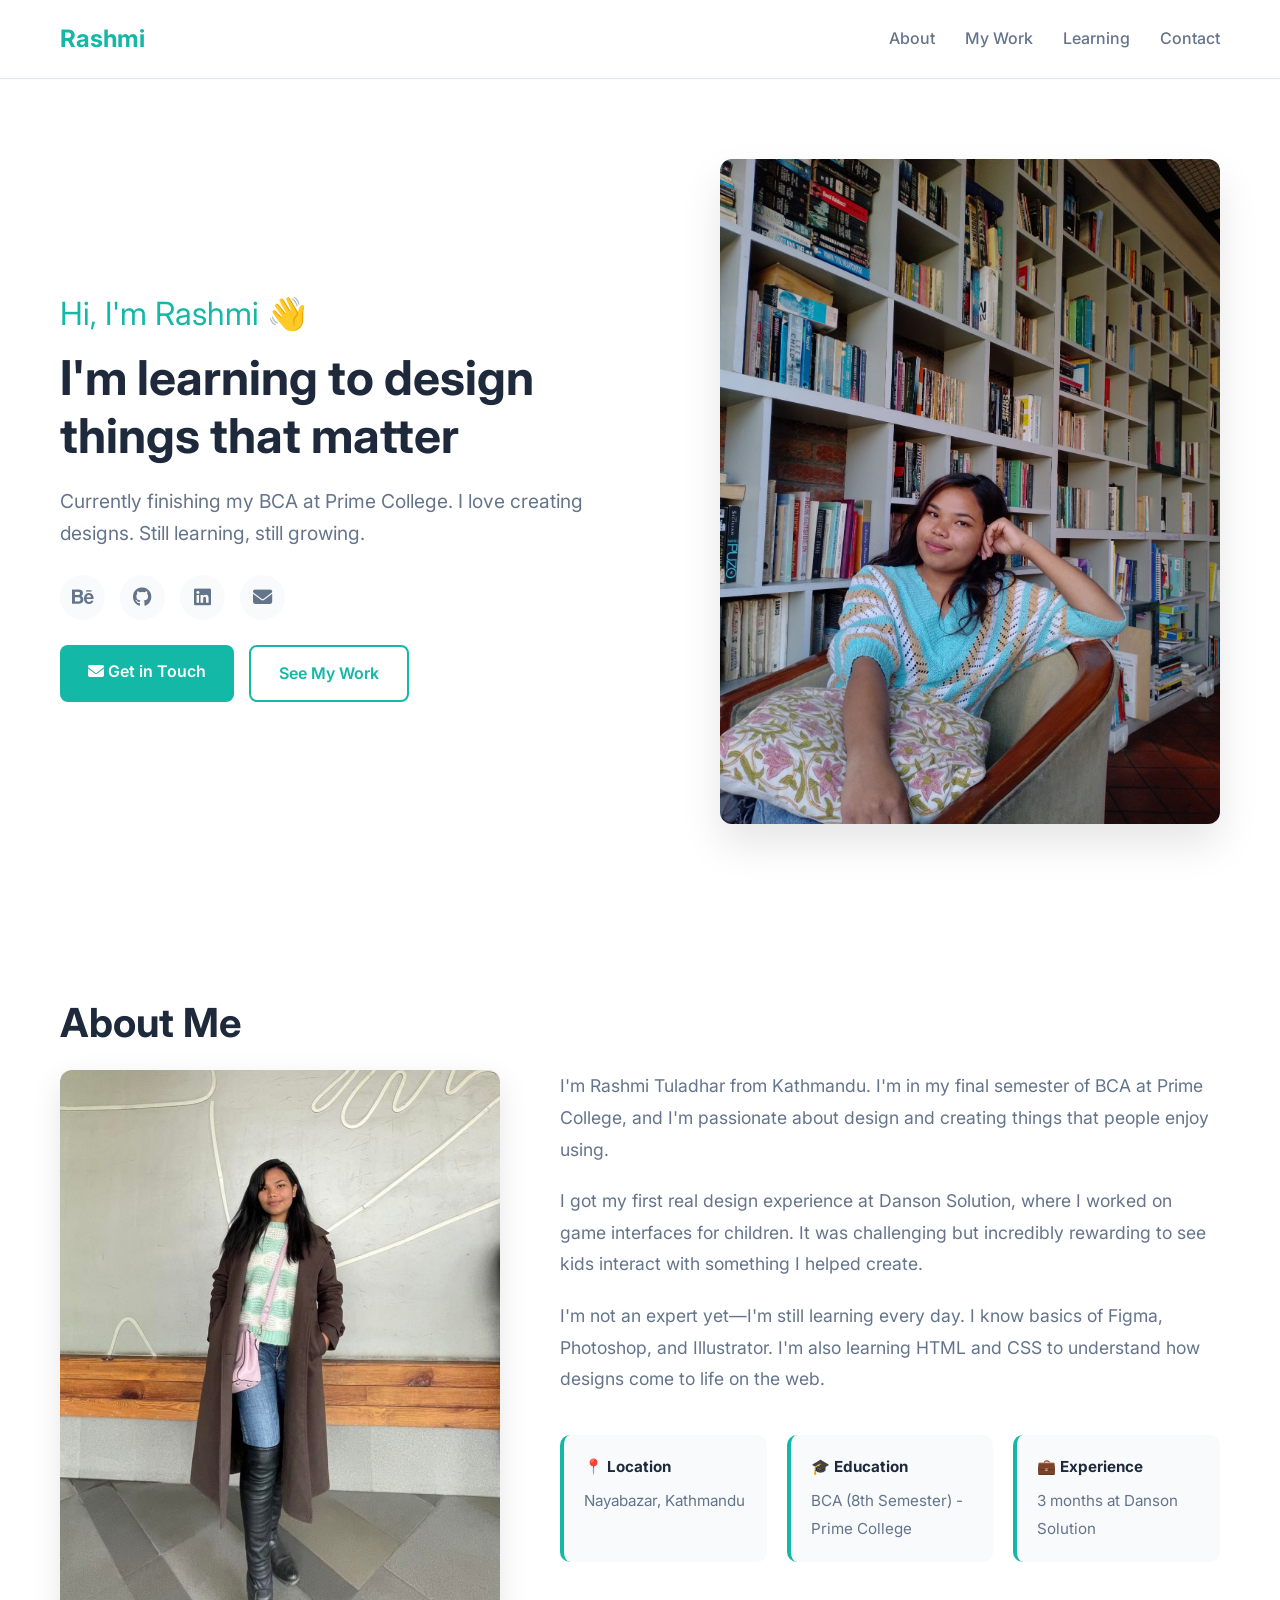
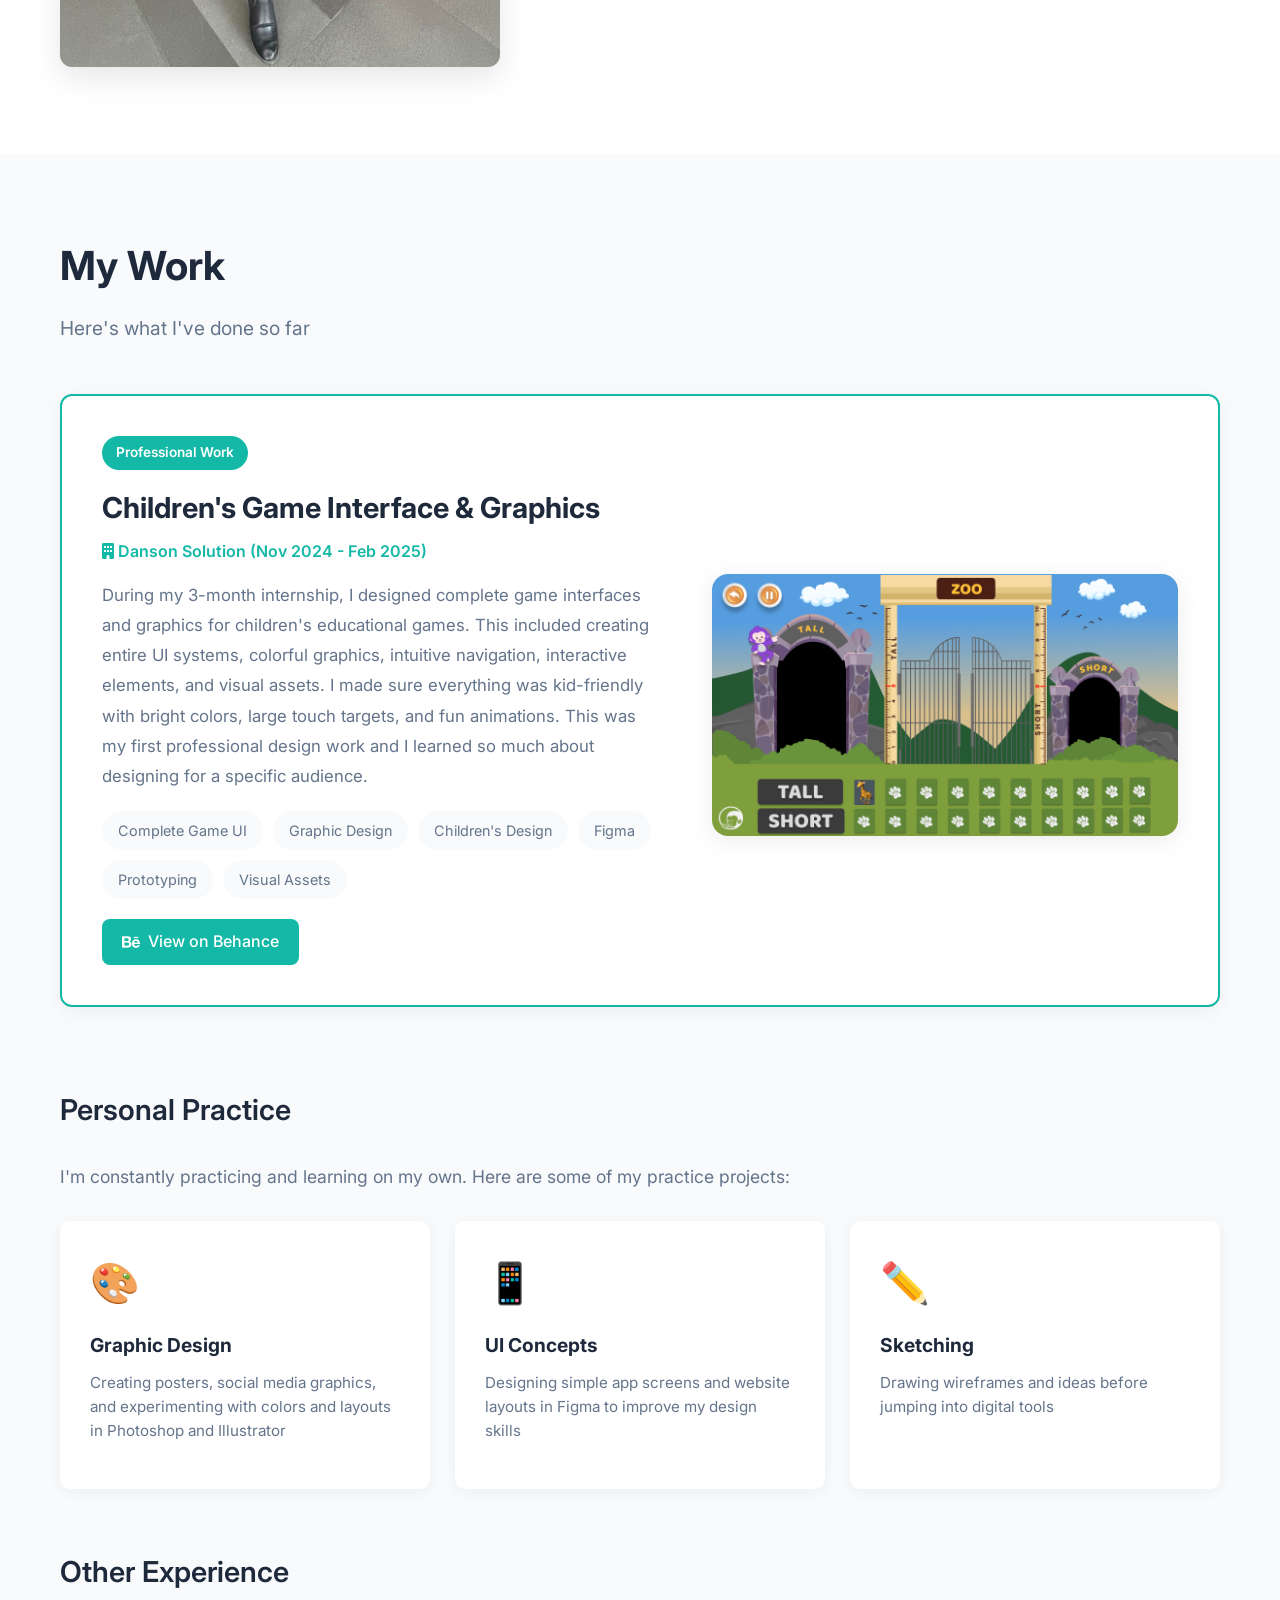
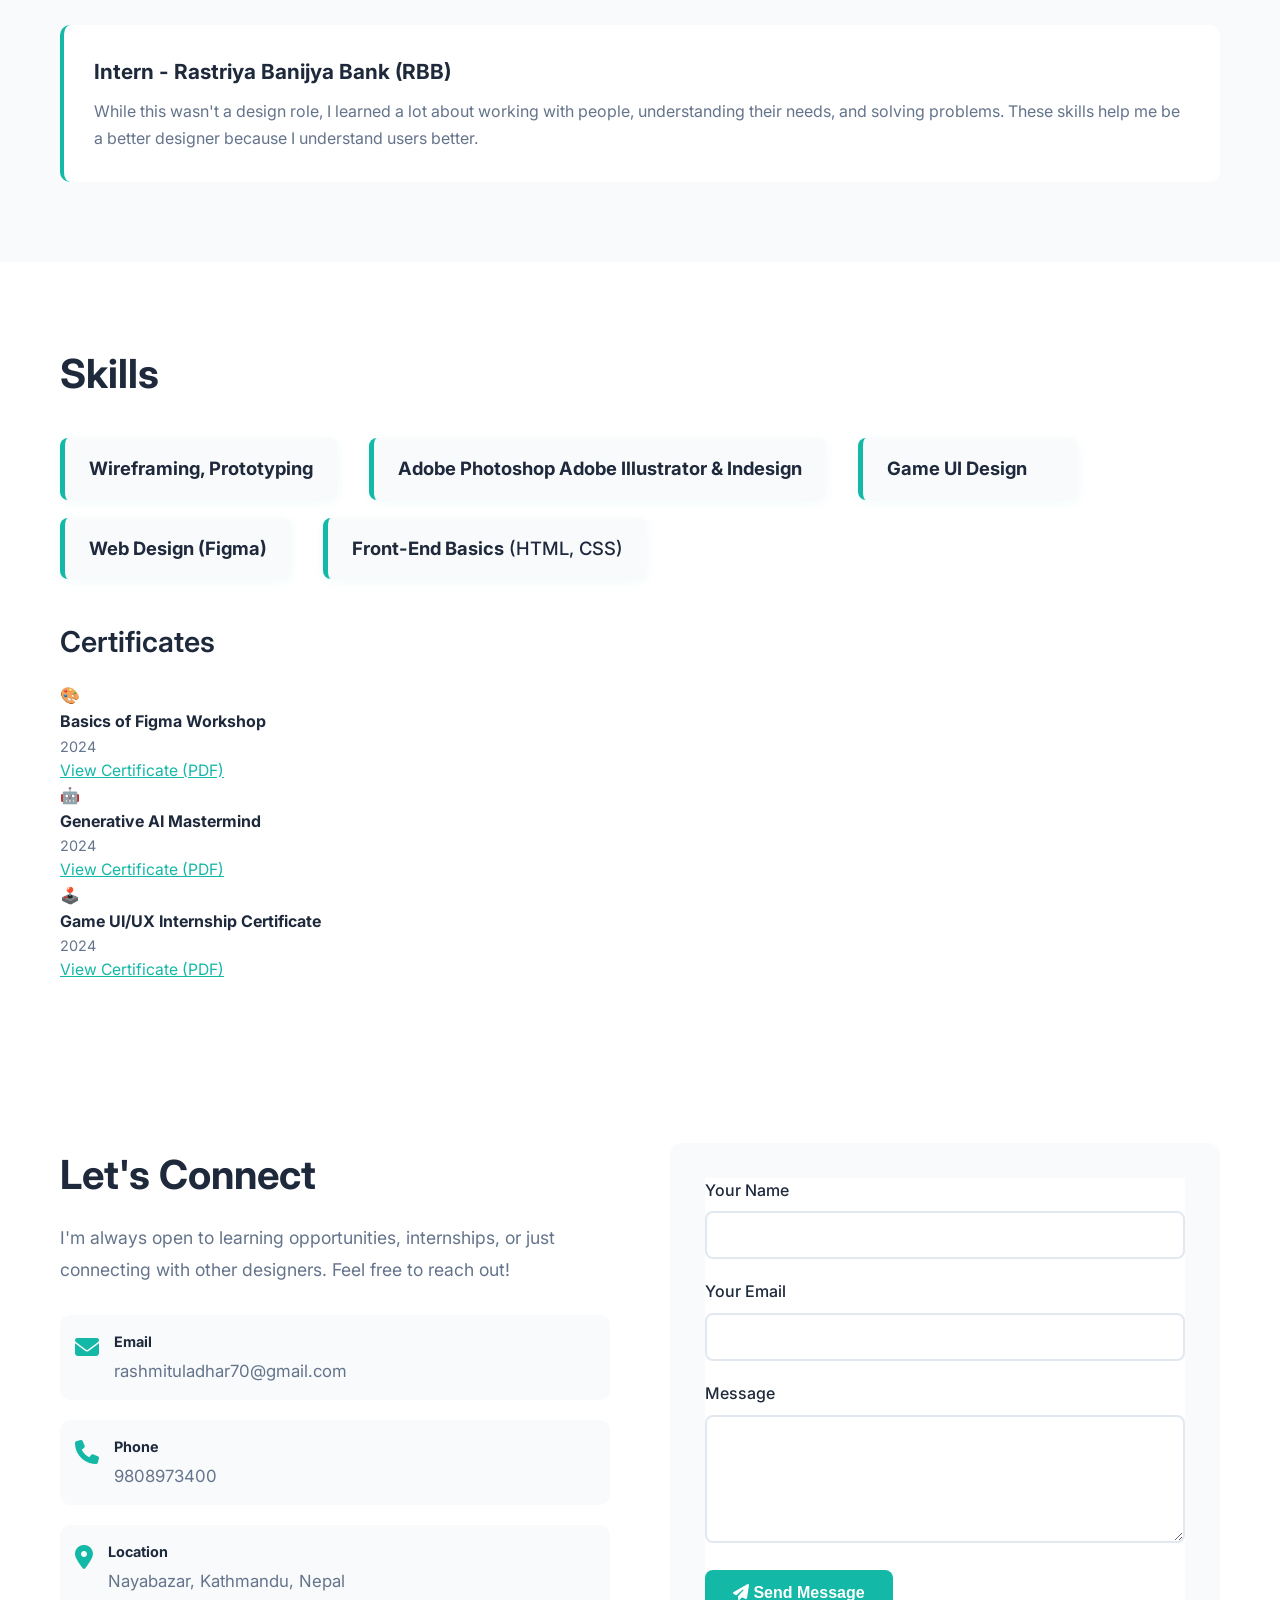
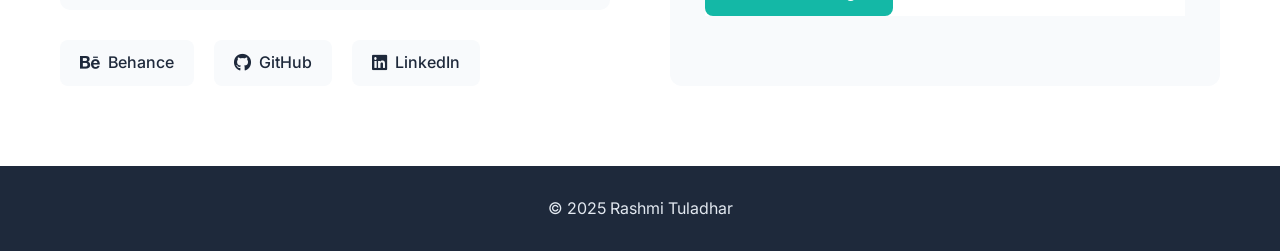
==== index.html @ eb196466 "Initial portfolio commit" ====
<!DOCTYPE html>
<html lang="en">
<head>
    <meta charset="UTF-8">
    <meta name="viewport" content="width=device-width, initial-scale=1.0">
    <meta name="description" content="Rashmi Tuladhar - Learning and growing as a designer">
    <title>Rashmi Tuladhar</title>
    <link rel="stylesheet" href="styles.css">
    <link rel="stylesheet" href="https://cdnjs.cloudflare.com/ajax/libs/font-awesome/6.4.0/css/all.min.css">
    <link href="https://fonts.googleapis.com/css2?family=Inter:wght@300;400;500;600;700&display=swap" rel="stylesheet">
</head>
<body>
    <!-- Simple Header -->
    <header class="header">
        <div class="container">
            <h1 class="logo">Rashmi</h1>
            <nav class="nav">
                <a href="#about">About</a>
                <a href="#work">My Work</a>
                <a href="#learning">Learning</a>
                <a href="#contact">Contact</a>
            </nav>
        </div>
    </header>

    <!-- Hero -->
    <section class="hero">
        <div class="container">
            <div class="hero-content">
                <div class="hero-text">
                    <p class="hello">Hi, I'm Rashmi 👋</p>
                    <h2 class="hero-title">I'm learning to design things that matter</h2>
                    <p class="hero-description">
                        Currently finishing my BCA at Prime College. I love creating designs. Still learning, still growing.
                    </p>
                    <div class="social-icons">
                        <a href="https://www.behance.net/rashmituladhar" target="_blank" title="Behance">
                            <i class="fab fa-behance"></i>
                        </a>
                        <a href="https://github.com/Rashmeeeee" target="_blank" title="GitHub">
                            <i class="fab fa-github"></i>
                        </a>
                        <a href="https://www.linkedin.com/in/rashmi-tuladhar-b50a0b255/" target="_blank" title="LinkedIn">
                            <i class="fab fa-linkedin"></i>
                        </a>
                        <a href="mailto:rashmituladhar70@gmail.com" title="Email">
                            <i class="fas fa-envelope"></i>
                        </a>
                    </div>
                    <div class="hero-links">
                        <a href="#contact" class="btn-primary">
                            <i class="fas fa-envelope"></i> Get in Touch
                        </a>
                        <a href="#work" class="btn-secondary">See My Work</a>
                    </div>
                </div>
                <div class="hero-image">
                    <img src="images/profile1.jpg" alt="Rashmi Tuladhar">
                </div>
            </div>
        </div>
    </section>

    <!-- About -->
    <section id="about" class="about">
        <div class="container">
            <h2 class="section-title">About Me</h2>
            <div class="about-grid">
                <div class="about-photo">
                    <img src="images/profile2.jpg" alt="Rashmi">
                </div>
                <div class="about-text">
                    <p>
                        I'm Rashmi Tuladhar from Kathmandu. I'm in my final semester of BCA at Prime College, 
                        and I'm passionate about design and creating things that people enjoy using.
                    </p>
                    <p>
                        I got my first real design experience at Danson Solution, where I worked on game interfaces 
                        for children. It was challenging but incredibly rewarding to see kids interact with 
                        something I helped create.
                    </p>
                    <p>
                        I'm not an expert yet—I'm still learning every day. I know basics of Figma, Photoshop, 
                        and Illustrator. I'm also learning HTML and CSS to understand how designs come to life on the web.
                    </p>
                    <div class="about-info">
                        <div class="info-box">
                            <strong>📍 Location</strong>
                            <p>Nayabazar, Kathmandu</p>
                        </div>
                        <div class="info-box">
                            <strong>🎓 Education</strong>
                            <p>BCA (8th Semester) - Prime College</p>
                        </div>
                        <div class="info-box">
                            <strong>💼 Experience</strong>
                            <p>3 months at Danson Solution</p>
                        </div>
                    </div>
                </div>
            </div>
        </div>
    </section>

    <!-- My Work -->
    <section id="work" class="work">
        <div class="container">
            <h2 class="section-title">My Work</h2>
            <p class="section-subtitle">Here's what I've done so far</p>

            <!-- Real Project -->
            <div class="work-item featured">
                <div class="work-content">
                    <span class="work-tag">Professional Work</span>
                    <h3>Children's Game Interface & Graphics</h3>
                    <p class="work-company"><i class="fas fa-building"></i> Danson Solution (Nov 2024 - Feb 2025)</p>
                    <p class="work-description">
                        During my 3-month internship, I designed complete game interfaces and graphics for 
                        children's educational games. This included creating entire UI systems, colorful graphics, 
                        intuitive navigation, interactive elements, and visual assets. I made sure everything was 
                        kid-friendly with bright colors, large touch targets, and fun animations. This was my first 
                        professional design work and I learned so much about designing for a specific audience.
                    </p>
                    <div class="work-skills">
                        <span>Complete Game UI</span>
                        <span>Graphic Design</span>
                        <span>Children's Design</span>
                        <span>Figma</span>
                        <span>Prototyping</span>
                        <span>Visual Assets</span>
                    </div>
                    <div class="work-links">
                        <a href="https://www.behance.net/rashmituladhar" target="_blank" class="work-link">
                            <i class="fab fa-behance"></i> View on Behance
                        </a>
                    </div>
                </div>
                <div class="work-image">
                    <img src="images/Frame5.png" alt="Children's Game UI screenshot" style="max-width:100%;border-radius:16px;box-shadow:0 4px 24px rgba(0,0,0,0.08);margin-top:16px;" />
                </div>
            </div>

            <!-- Personal Practice -->
            <div class="practice-work">
                <h3 class="subsection-title">Personal Practice</h3>
                <p class="practice-intro">
                    I'm constantly practicing and learning on my own. Here are some of my practice projects:
                </p>
                <div class="practice-grid">
                    <div class="practice-card">
                        <div class="practice-icon">🎨</div>
                        <h4>Graphic Design</h4>
                        <p>Creating posters, social media graphics, and experimenting with colors and layouts in Photoshop and Illustrator</p>
                        
                    </div>
                    <div class="practice-card">
                        <div class="practice-icon">📱</div>
                        <h4>UI Concepts</h4>
                        <p>Designing simple app screens and website layouts in Figma to improve my design skills</p>
                        
                    </div>
                    <div class="practice-card">
                        <div class="practice-icon">✏️</div>
                        <h4>Sketching</h4>
                        <p>Drawing wireframes and ideas before jumping into digital tools</p>
                        
                    </div>
                </div>
            </div>

            <!-- Other Experience -->
            <div class="other-experience">
                <h3 class="subsection-title">Other Experience</h3>
                <div class="experience-card">
                    <div class="exp-header">
                        <h4>Intern - Rastriya Banijya Bank (RBB)</h4>
                    </div>
                    <p>
                        While this wasn't a design role, I learned a lot about working with people, 
                        understanding their needs, and solving problems. These skills help me be a 
                        better designer because I understand users better.
                    </p>
                </div>
            </div>
        </div>
    </section>

    <!-- Learning & Skills -->
    <section id="learning" class="learning">
        <div class="container">
            <h2 class="section-title">Skills</h2>
            <ul class="skills-list-custom">
                <li><strong>Wireframing, Prototyping</strong></li>
                <li><strong>Adobe Photoshop Adobe Illustrator &amp; Indesign</strong></li>
                <li><strong>Game UI Design</strong></li>
                <li><strong>Web Design (Figma)</strong></li>
                <li><strong>Front-End Basics</strong> (HTML, CSS)</li>
            </ul>
                <div class="certificates-showcase" style="margin-top:40px;">
                    <h3 class="subsection-title" style="margin-bottom:18px;">Certificates</h3>
                    <div class="cert-grid-showcase">
                        <div class="cert-card-showcase">
                            <div class="cert-icon-showcase">🎨</div>
                            <div>
                                <h4>Basics of Figma Workshop</h4>
                                <p class="cert-date">2024</p>
                                <a href="rashmi tuladhar.pdf" target="_blank" style="color:var(--primary);text-decoration:underline;font-size:0.98rem;">View Certificate (PDF)</a>
                            </div>
                        </div>
                        <div class="cert-card-showcase">
                            <div class="cert-icon-showcase">🤖</div>
                            <div>
                                <h4>Generative AI Mastermind</h4>
                                <p class="cert-date">2024</p>
                                 <a href="Rashmi_Tuladhar_Certificate.pdf" target="_blank" style="color:var(--primary);text-decoration:underline;font-size:0.98rem;">View Certificate (PDF)</a>
                            </div>
                        </div>
                        <div class="cert-card-showcase">
                            <div class="cert-icon-showcase">🕹️</div>
                            <div>
                                <h4>Game UI/UX Internship Certificate</h4>
                                <p class="cert-date">2024</p>
                                <a href="Rashmi Tuladhar Internship Letter - Game UI-UX - Soft Copy (1).pdf" target="_blank" style="color:var(--primary);text-decoration:underline;font-size:0.98rem;">View Certificate (PDF)</a>
                            </div>
                        </div>
                    </div>
                </div>
        </div>
    </section>

    <!-- Contact -->
    <section id="contact" class="contact">
        <div class="container">
            <div class="contact-content">
                <div class="contact-text">
                    <h2 class="section-title">Let's Connect</h2>
                    <p class="contact-intro">
                        I'm always open to learning opportunities, internships, or just connecting 
                        with other designers. Feel free to reach out!
                    </p>
                    
                    <div class="contact-info">
                    <div class="contact-item">
                        <i class="fas fa-envelope"></i>
                        <div>
                            <strong>Email</strong>
                            <a href="rashmituladhar70@gmail.com">rashmituladhar70@gmail.com</a>
                        </div>
                    </div>
                    <div class="contact-item">
                        <i class="fas fa-phone"></i>
                        <div>
                            <strong>Phone</strong>
                            <a href="tel:9808973400">9808973400</a>
                        </div>
                    </div>
                    <div class="contact-item">
                        <i class="fas fa-map-marker-alt"></i>
                        <div>
                            <strong>Location</strong>
                            <span>Nayabazar, Kathmandu, Nepal</span>
                        </div>
                    </div>
                    </div>

                    <div class="social-links">
                        <a href="https://www.behance.net/rashmituladhar" target="_blank">
                            <i class="fab fa-behance"></i> Behance
                        </a>
                        <a href="https://github.com/Rashmeeeee" target="_blank">
                            <i class="fab fa-github"></i> GitHub
                        </a>
                        <a href="https://www.linkedin.com/in/rashmi-tuladhar-b50a0b255/" target="_blank">
                            <i class="fab fa-linkedin"></i> LinkedIn
                        </a>
                    </div>
                </div>

                <div class="contact-form">
                    <form action="https://api.web3forms.com/submit" method="POST" class="contact">
        <input type="hidden" name="access_key" value="a88183fd-8151-4531-9b6b-000d63a5e25f">
        <div class="form-group">
            <label for="name">Your Name</label>
            <input type="text" id="name" name="name" required>
        </div>
        <div class="form-group">
            <label for="email">Your Email</label>
            <input type="email" id="email" name="email" required>
        </div>
        <div class="form-group">
            <label for="message">Message</label>
            <textarea id="message" name="message" rows="5" required></textarea>
        </div>
        <button type="submit" class="btn-primary">
            <i class="fas fa-paper-plane"></i> Send Message
        </button>
    </form>
                </div>
            </div>
        </div>
    </section>

    <!-- Footer -->
    <footer class="footer">
        <div class="container">
            <p>© 2025 Rashmi Tuladhar </p>
        </div>
    </footer>

   
</body>
</html>
---- styles.css ----
/* ===== RESET & VARIABLES ===== */
* {
    margin: 0;
    padding: 0;
    box-sizing: border-box;
}

:root {
    --primary: #14b8a6;
    --primary-dark: #0d9488;
    --dark: #1e293b;
    --gray: #64748b;
    --light-gray: #e2e8f0;
    --bg: #f8fafc;
    --white: #ffffff;
}

html {
    scroll-behavior: smooth;
}

body {
    font-family: 'Inter', sans-serif;
    color: var(--dark);
    line-height: 1.6;
    background: var(--bg);
}

.container {
    max-width: 1200px;
    margin: 0 auto;
    padding: 0 20px;
}

/* ===== HEADER ===== */
.header {
    background: var(--white);
    padding: 20px 0;
    border-bottom: 1px solid var(--light-gray);
    position: sticky;
    top: 0;
    z-index: 100;
}

.header .container {
    display: flex;
    justify-content: space-between;
    align-items: center;
}

.logo {
    font-size: 1.5rem;
    font-weight: 700;
    color: var(--primary);
}

.nav {
    display: flex;
    gap: 30px;
}

.nav a {
    color: var(--gray);
    text-decoration: none;
    font-weight: 500;
    transition: color 0.3s;
}

.nav a:hover {
    color: var(--primary);
}

/* ===== HERO ===== */
.skills-list-custom {
    margin: 32px 0 0 0;
    padding: 0;
    list-style: none;
    display: flex;
    flex-wrap: wrap;
    gap: 18px 32px;
}
.skills-list-custom li {
    background: var(--bg);
    border-left: 5px solid var(--primary);
    border-radius: 8px;
    padding: 16px 24px;
    font-size: 1.15rem;
    color: var(--dark);
    min-width: 220px;
    box-shadow: 0 2px 12px rgba(20,184,166,0.06);
    font-weight: 500;
    transition: box-shadow 0.2s;
}
.skills-list-custom li:hover {
    box-shadow: 0 4px 24px rgba(20,184,166,0.13);
    background: var(--white);
}
.hero {
    padding: 80px 0;
    background: var(--white);
}

.hero-content {
    display: grid;
    grid-template-columns: 1.2fr 1fr;
    gap: 60px;
    align-items: center;
}

 .hello {
    font-size: 2rem;
    color: var(--primary);
    margin-bottom: 10px;
}

.hero-title {
    font-size: 3rem;
    font-weight: 700;
    line-height: 1.2;
    margin-bottom: 20px;
    color: var(--dark);
}

.hero-description {
    font-size: 1.2rem;
    color: var(--gray);
    margin-bottom: 25px;
    line-height: 1.7;
}

.social-icons {
    display: flex;
    gap: 15px;
    margin-bottom: 25px;
}

.social-icons a {
    width: 45px;
    height: 45px;
    border-radius: 50%;
    background: var(--bg);
    display: flex;
    align-items: center;
    justify-content: center;
    color: var(--gray);
    font-size: 1.2rem;
    transition: all 0.3s;
    text-decoration: none;
}

.social-icons a:hover {
    background: var(--primary);
    color: var(--white);
    transform: translateY(-3px);
}

.hero-links {
    display: flex;
    gap: 15px;
}

.btn-primary {
    padding: 14px 28px;
    background: var(--primary);
    color: var(--white);
    text-decoration: none;
    border-radius: 8px;
    font-weight: 600;
    transition: all 0.3s;
    border: none;
    cursor: pointer;
    font-size: 1rem;
}

.btn-primary:hover {
    background: var(--primary-dark);
    transform: translateY(-2px);
    box-shadow: 0 10px 20px rgba(20, 184, 166, 0.2);
}

.btn-secondary {
    padding: 14px 28px;
    background: transparent;
    color: var(--primary);
    text-decoration: none;
    border: 2px solid var(--primary);
    border-radius: 8px;
    font-weight: 600;
    transition: all 0.3s;
}

.btn-secondary:hover {
    background: var(--primary);
    color: var(--white);
}

.hero-image img {
    width: 100%;
    border-radius: 12px;
    box-shadow: 0 20px 40px rgba(0, 0, 0, 0.1);
}

/* ===== SECTIONS ===== */
section {
    padding: 80px 0;
}

.section-title {
    font-size: 2.5rem;
    font-weight: 700;
    margin-bottom: 15px;
    color: var(--dark);
}

.section-subtitle {
    font-size: 1.2rem;
    color: var(--gray);
    margin-bottom: 50px;
}

.subsection-title {
    font-size: 1.8rem;
    font-weight: 600;
    margin-bottom: 30px;
    color: var(--dark);
}

/* ===== ABOUT ===== */
.about {
    background: var(--white);
}

.about-grid {
    display: grid;
    grid-template-columns: 1fr 1.5fr;
    gap: 60px;
    align-items: start;
}

.about-photo img {
    width: 100%;
    border-radius: 12px;
    box-shadow: 0 10px 30px rgba(0, 0, 0, 0.1);
}

.about-text p {
    font-size: 1.1rem;
    color: var(--gray);
    margin-bottom: 20px;
    line-height: 1.8;
}

.about-info {
    display: grid;
    grid-template-columns: repeat(auto-fit, minmax(200px, 1fr));
    gap: 20px;
    margin-top: 40px;
}

.info-box {
    padding: 20px;
    background: var(--bg);
    border-radius: 10px;
    border-left: 4px solid var(--primary);
}

.info-box strong {
    display: block;
    margin-bottom: 8px;
    color: var(--dark);
    font-size: 0.95rem;
}

.info-box p {
    margin: 0;
    color: var(--gray);
    font-size: 0.95rem;
}

/* ===== WORK ===== */
.work {
    background: var(--bg);
}

.work-item {
    display: grid;
    grid-template-columns: 1.2fr 1fr;
    gap: 50px;
    align-items: center;
    margin-bottom: 60px;
    padding: 40px;
    background: var(--white);
    border-radius: 12px;
    box-shadow: 0 5px 20px rgba(0, 0, 0, 0.05);
}

.work-item.featured {
    border: 2px solid var(--primary);
}

.work-tag {
    display: inline-block;
    padding: 6px 14px;
    background: var(--primary);
    color: var(--white);
    border-radius: 20px;
    font-size: 0.85rem;
    font-weight: 600;
    margin-bottom: 15px;
}

.work-content h3 {
    font-size: 1.8rem;
    font-weight: 700;
    margin-bottom: 8px;
    color: var(--dark);
}

.work-company {
    color: var(--primary);
    font-weight: 600;
    margin-bottom: 15px;
}

.work-description {
    font-size: 1.05rem;
    color: var(--gray);
    line-height: 1.8;
    margin-bottom: 20px;
}

.work-skills {
    display: flex;
    flex-wrap: wrap;
    gap: 10px;
}

.work-skills span {
    padding: 8px 16px;
    background: var(--bg);
    border-radius: 20px;
    font-size: 0.9rem;
    color: var(--gray);
}

.work-links {
    margin-top: 20px;
}

.work-link {
    display: inline-flex;
    align-items: center;
    gap: 8px;
    padding: 10px 20px;
    background: var(--primary);
    color: var(--white);
    text-decoration: none;
    border-radius: 8px;
    font-weight: 500;
    transition: all 0.3s;
}

.work-link:hover {
    background: var(--primary-dark);
    transform: translateY(-2px);
}

.work-image-placeholder {
    background: var(--bg);
    border: 2px dashed var(--light-gray);
    border-radius: 10px;
    display: flex;
    align-items: center;
    justify-content: center;
    min-height: 300px;
}

.placeholder-content {
    text-align: center;
    padding: 40px;
    color: var(--gray);
}

.placeholder-content i {
    font-size: 4rem;
    color: var(--light-gray);
    margin-bottom: 15px;
}

.placeholder-content p {
    font-size: 1.1rem;
    margin-bottom: 10px;
}

.placeholder-content small {
    font-size: 0.9rem;
    color: var(--light-gray);
}

.work-image img {
    width: 100%;
    border-radius: 10px;
    box-shadow: 0 5px 15px rgba(0, 0, 0, 0.1);
}

.image-note {
    margin-top: 10px;
    font-size: 0.9rem;
    color: var(--gray);
    font-style: italic;
}

/* ===== PRACTICE WORK ===== */
.practice-work {
    margin-top: 80px;
}

.practice-intro {
    font-size: 1.1rem;
    color: var(--gray);
    margin-bottom: 30px;
}

.practice-grid {
    display: grid;
    grid-template-columns: repeat(auto-fit, minmax(280px, 1fr));
    gap: 25px;
}

.practice-card {
    padding: 30px;
    background: var(--white);
    border-radius: 10px;
    box-shadow: 0 3px 15px rgba(0, 0, 0, 0.05);
    transition: transform 0.3s;
}

.practice-card:hover {
    transform: translateY(-5px);
}

.practice-icon {
    font-size: 2.5rem;
    margin-bottom: 15px;
}

.practice-card h4 {
    font-size: 1.2rem;
    margin-bottom: 10px;
    color: var(--dark);
}

.practice-card p {
    color: var(--gray);
    font-size: 0.95rem;
    line-height: 1.6;
    margin-bottom: 15px;
}

.practice-tip {
    display: block;
    color: var(--primary);
    font-size: 0.85rem;
    font-style: italic;
    margin-top: 10px;
}

/* ===== OTHER EXPERIENCE ===== */
.other-experience {
    margin-top: 60px;
}

.experience-card {
    padding: 30px;
    background: var(--white);
    border-radius: 10px;
    border-left: 4px solid var(--primary);
}

.exp-header h4 {
    font-size: 1.3rem;
    color: var(--dark);
    margin-bottom: 10px;
}

.experience-card p {
    color: var(--gray);
    line-height: 1.7;
}

/* ===== LEARNING & SKILLS ===== */
.learning {
    background: var(--white);
}

.skills-section {
    margin-bottom: 60px;
}

.skills-list {
    display: flex;
    flex-direction: column;
    gap: 25px;
}

.skill-item {
    display: grid;
    grid-template-columns: 150px 1fr auto;
    gap: 20px;
    align-items: center;
}

.skill-name {
    font-weight: 600;
    color: var(--dark);
}

.skill-level {
    width: 100%;
    height: 10px;
    background: var(--light-gray);
    border-radius: 10px;
    overflow: hidden;
}

.skill-bar {
    height: 100%;
    background: linear-gradient(90deg, var(--primary), var(--primary-dark));
    border-radius: 10px;
    transition: width 1s ease;
}

.skill-label {
    font-size: 0.9rem;
    color: var(--gray);
    min-width: 80px;
    text-align: right;
}

/* ===== CERTIFICATES ===== */
.certificates {
    margin-top: 60px;
}

.cert-grid {
    display: grid;
    grid-template-columns: repeat(auto-fit, minmax(250px, 1fr));
    gap: 25px;
}

.cert-card {
    padding: 25px;
    background: var(--bg);
    border-radius: 10px;
    text-align: center;
    transition: transform 0.3s;
}

.cert-card:hover {
    transform: translateY(-5px);
    box-shadow: 0 5px 20px rgba(0, 0, 0, 0.1);
}

.cert-icon {
    font-size: 2.5rem;
    margin-bottom: 15px;
}

.cert-card h4 {
    font-size: 1.1rem;
    margin-bottom: 8px;
    color: var(--dark);
}

.cert-org {
    color: var(--primary);
    font-weight: 600;
    margin-bottom: 5px;
}

.cert-date {
    font-size: 0.9rem;
    color: var(--gray);
}

/* ===== CONTACT ===== */
.contact {
    background: var(--white);
}

.contact-content {
    display: grid;
    grid-template-columns: 1fr 1fr;
    gap: 60px;
}

.contact-intro {
    font-size: 1.1rem;
    color: var(--gray);
    margin-bottom: 30px;
    line-height: 1.8;
}

.contact-info {
    display: flex;
    flex-direction: column;
    gap: 20px;
    margin-bottom: 30px;
}

.contact-item {
    display: flex;
    align-items: start;
    gap: 15px;
    padding: 15px;
    background: var(--bg);
    border-radius: 10px;
}

.contact-item i {
    font-size: 1.5rem;
    color: var(--primary);
    margin-top: 5px;
}

.contact-item div {
    flex: 1;
}

.contact-item strong {
    display: block;
    color: var(--dark);
    font-size: 0.9rem;
    margin-bottom: 5px;
}

.contact-item a,
.contact-item span {
    color: var(--gray);
    text-decoration: none;
    font-size: 1.05rem;
}

.contact-item a:hover {
    color: var(--primary);
}

.social-links {
    display: flex;
    gap: 20px;
}

.social-links a {
    display: inline-flex;
    align-items: center;
    gap: 8px;
    padding: 10px 20px;
    background: var(--bg);
    color: var(--dark);
    text-decoration: none;
    border-radius: 8px;
    font-weight: 500;
    transition: all 0.3s;
}

.social-links a:hover {
    background: var(--primary);
    color: var(--white);
    transform: translateY(-2px);
}

.social-links a i {
    font-size: 1.1rem;
}

/* ===== FORM ===== */
.contact-form {
    background: var(--bg);
    padding: 35px;
    border-radius: 12px;
}

.form-group {
    margin-bottom: 20px;
}

.form-group label {
    display: block;
    margin-bottom: 8px;
    font-weight: 500;
    color: var(--dark);
}

.form-group input,
.form-group textarea {
    width: 100%;
    padding: 12px 16px;
    border: 2px solid var(--light-gray);
    border-radius: 8px;
    font-family: 'Inter', sans-serif;
    font-size: 1rem;
    transition: border-color 0.3s;
}

.form-group input:focus,
.form-group textarea:focus {
    outline: none;
    border-color: var(--primary);
}

.form-group textarea {
    resize: vertical;
}

.form-note {
    margin-top: 15px;
    font-size: 0.9rem;
    color: var(--gray);
    display: flex;
    align-items: center;
    gap: 8px;
}

.form-note i {
    color: var(--primary);
}

/* ===== FOOTER ===== */
.footer {
    padding: 30px 0;
    background: var(--dark);
    color: var(--white);
    text-align: center;
}

.footer p {
    color: var(--light-gray);
}

/* ===== RESPONSIVE ===== */
@media (max-width: 768px) {
    .nav {
        display: none;
    }

    .hero-content,
    .about-grid,
    .work-item,
    .contact-content {
        grid-template-columns: 1fr;
    }

    .hero-title {
        font-size: 2rem;
    }

    .section-title {
        font-size: 2rem;
    }

    section {
        padding: 50px 0;
    }

    .skill-item {
        grid-template-columns: 1fr;
        gap: 10px;
    }

    .skill-label {
        text-align: left;
    }

    .practice-grid,
    .cert-grid {
        grid-template-columns: 1fr;
    }

    .hero-image {
        order: -1;
    }
}

@media (max-width: 480px) {
    .hero-title {
        font-size: 1.8rem;
    }

    .hero-links {
        flex-direction: column;
    }

    .btn-primary,
    .btn-secondary {
        width: 100%;
        text-align: center;
    }

    .about-info {
        grid-template-columns: 1fr;
    }
}
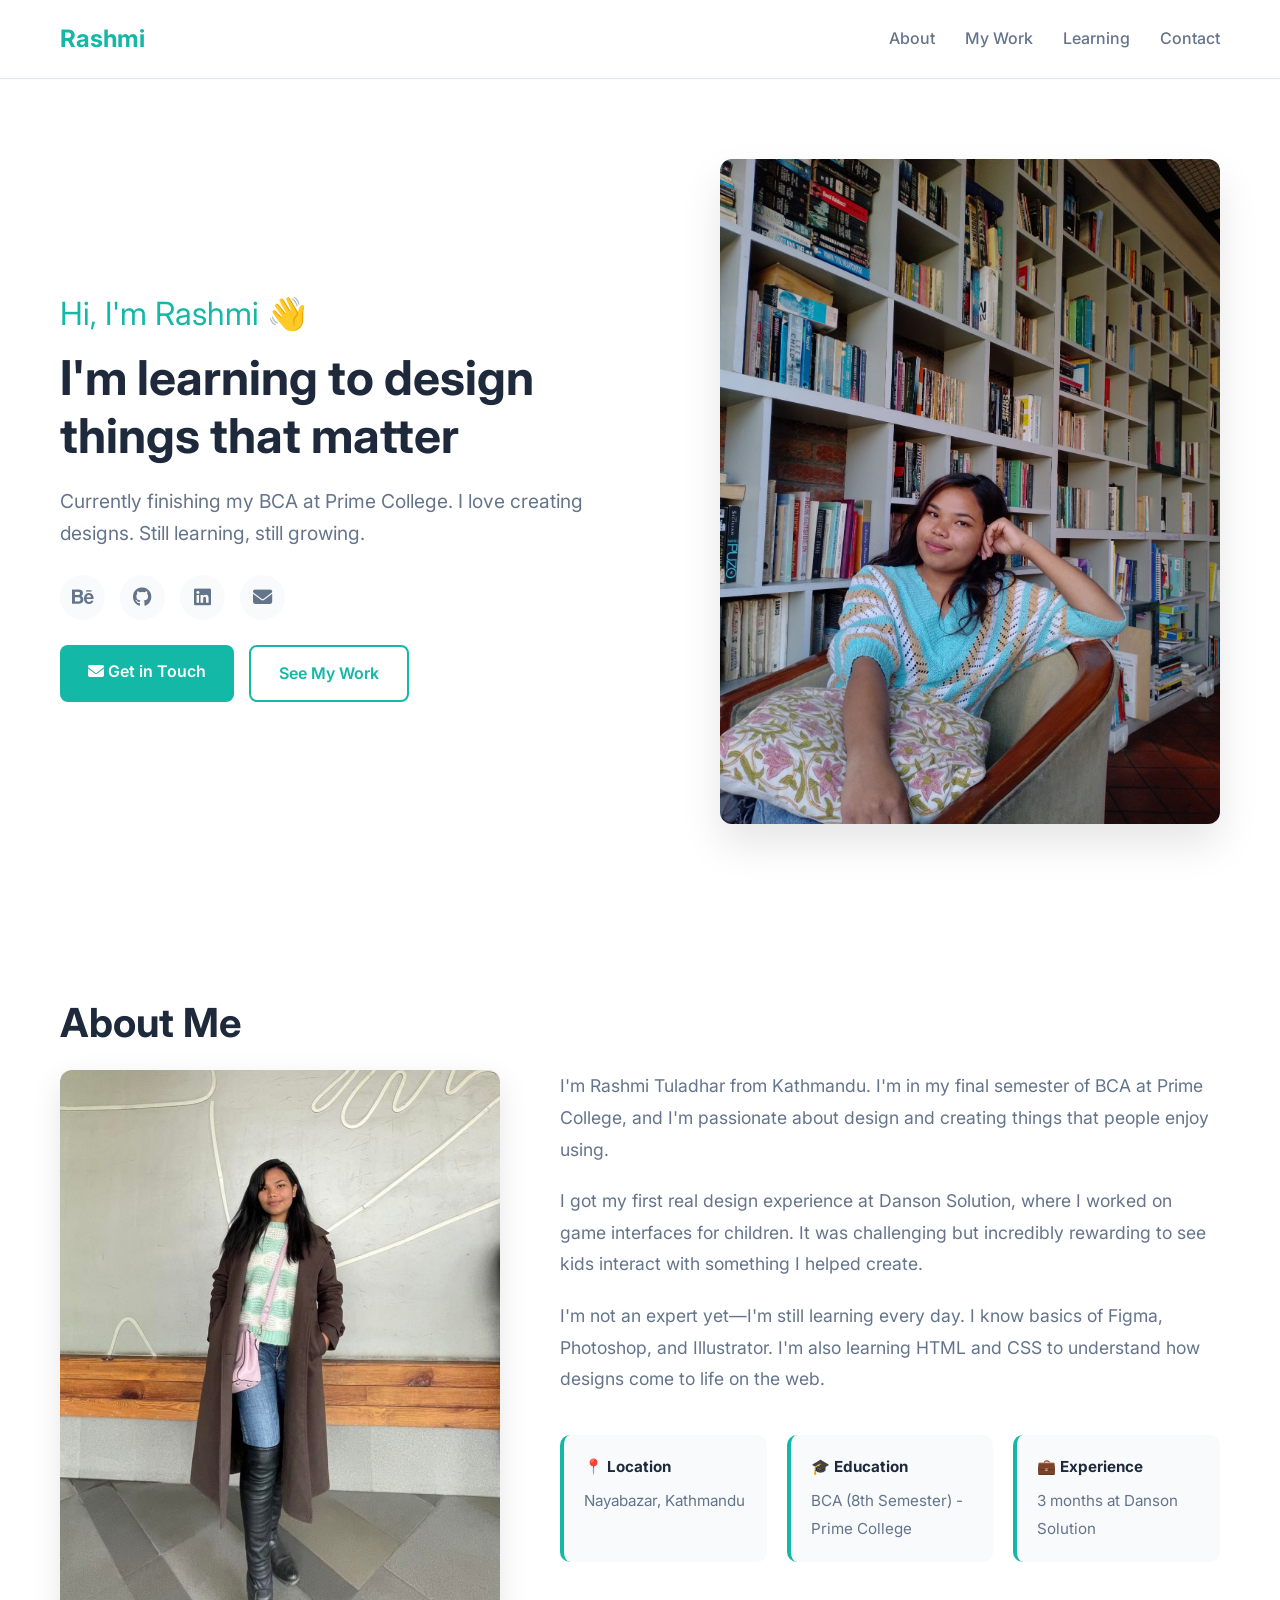
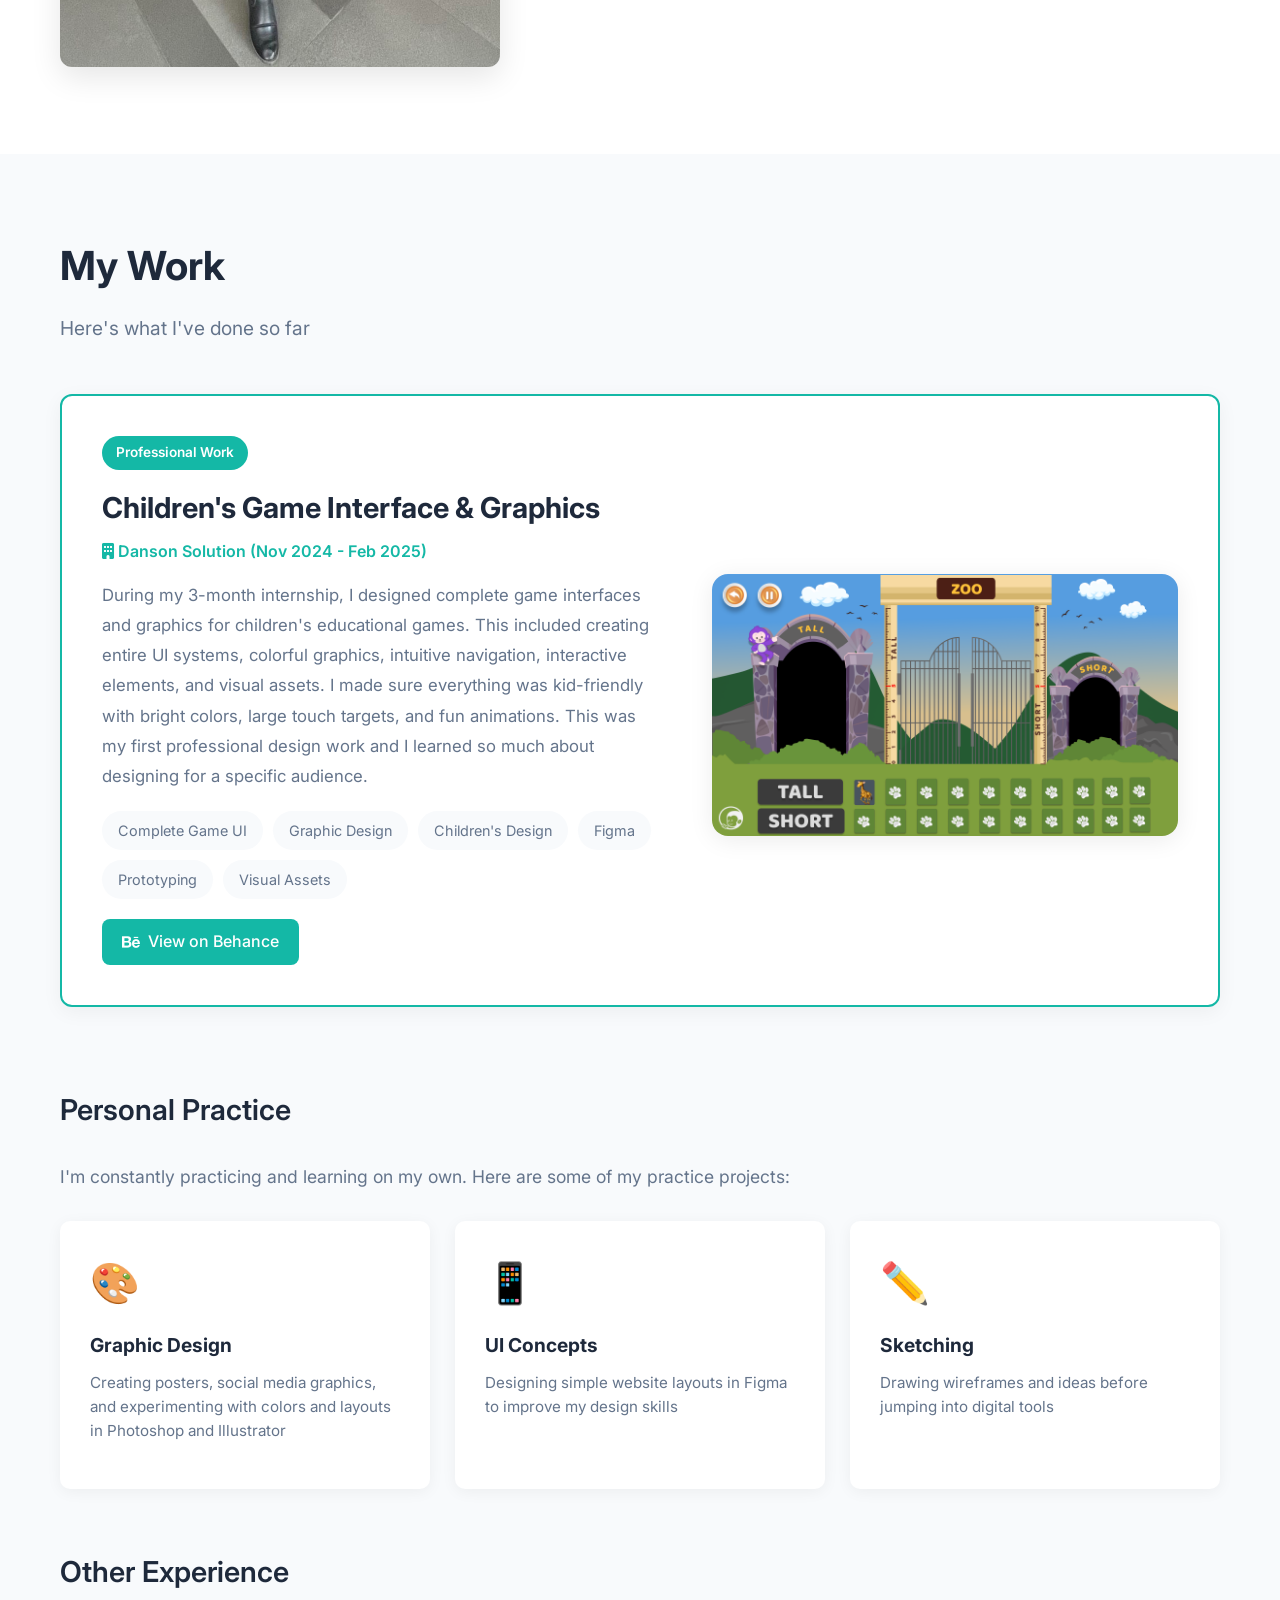
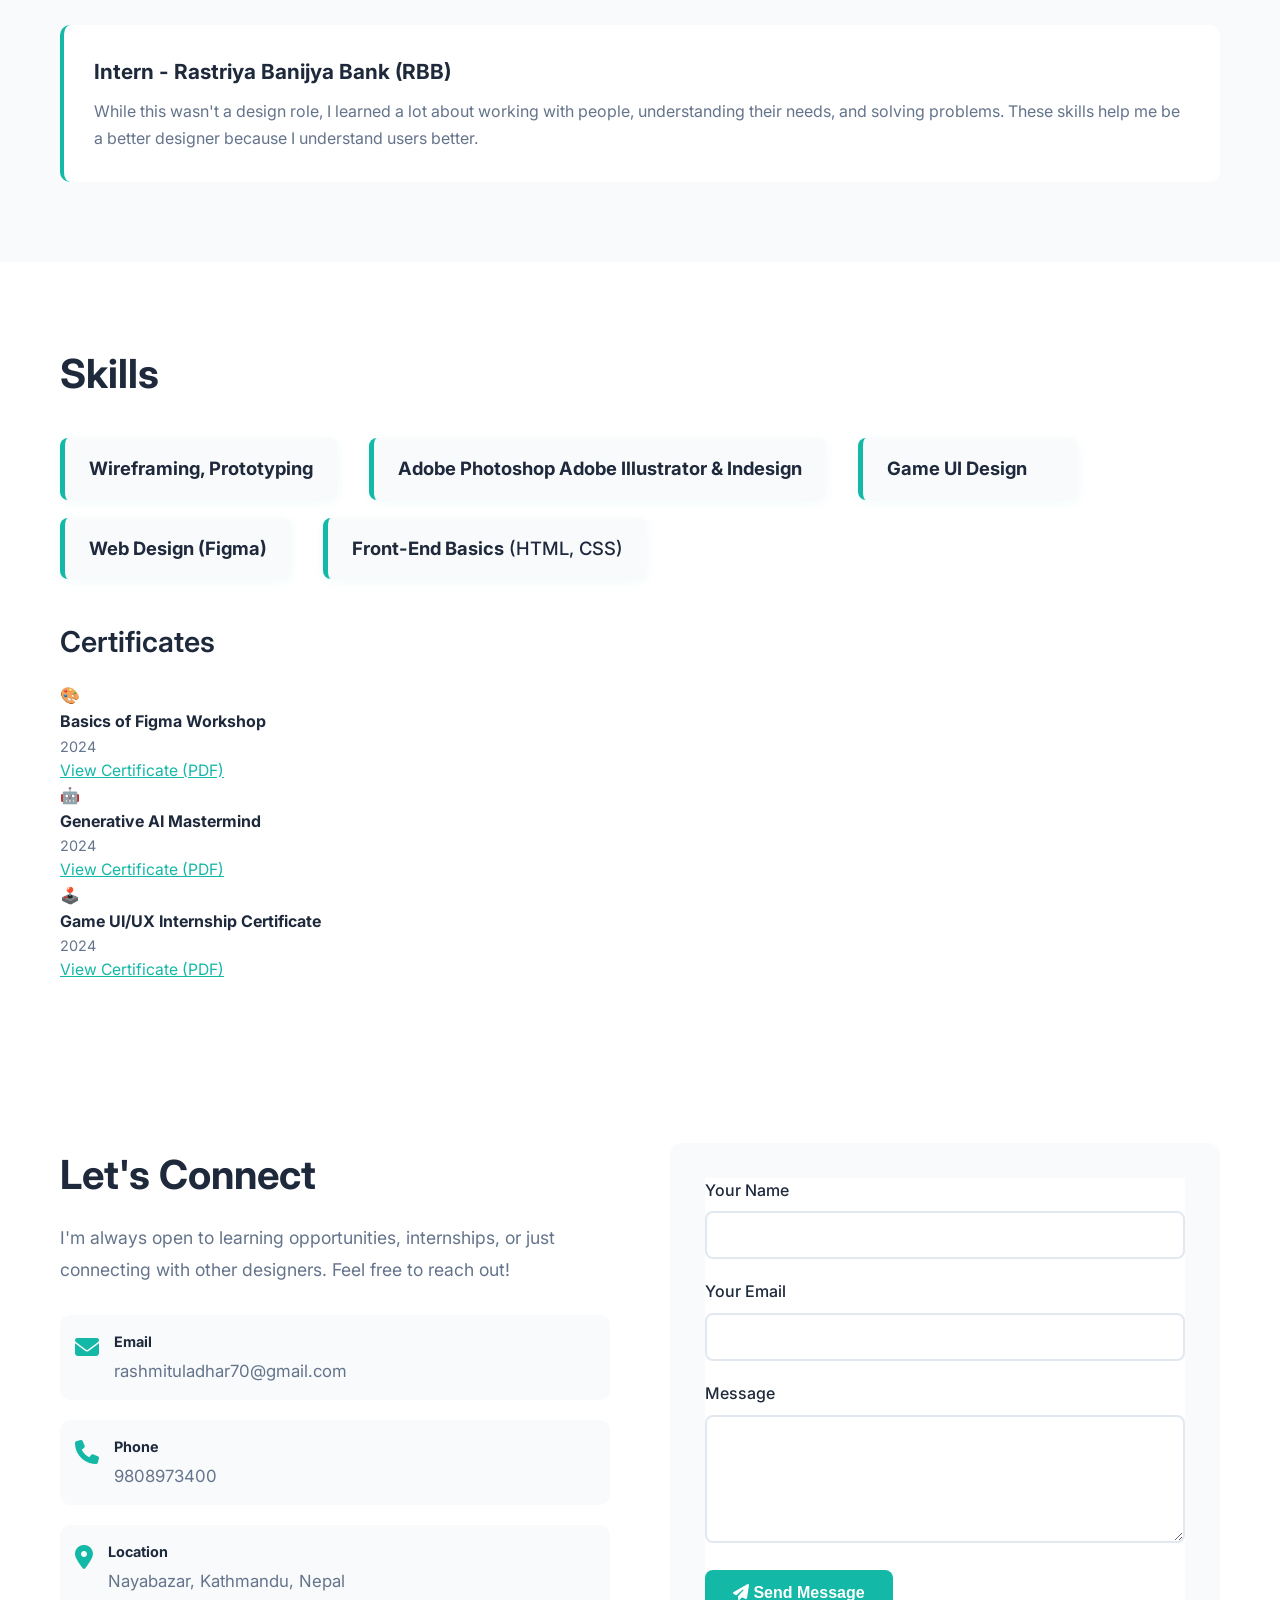
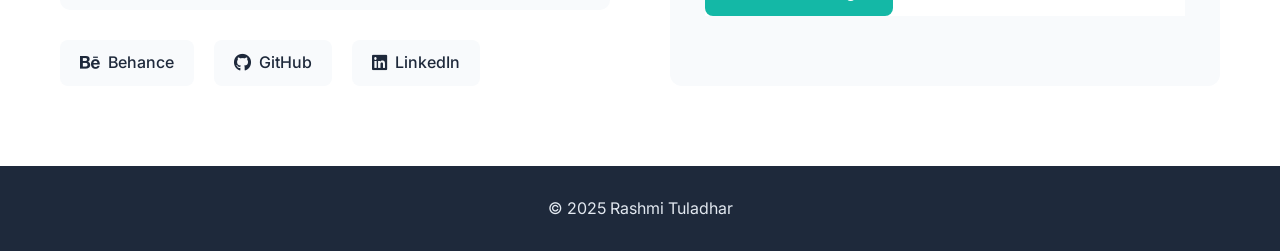
==== commit 18229753: "Update description for UI Concepts practice card" ====
--- a/index.html
+++ b/index.html
@@ -156,7 +156,7 @@
                     <div class="practice-card">
                         <div class="practice-icon">📱</div>
                         <h4>UI Concepts</h4>
-                        <p>Designing simple app screens and website layouts in Figma to improve my design skills</p>
+                        <p>Designing simple website layouts in Figma to improve my design skills</p>
                         
                     </div>
                     <div class="practice-card">
